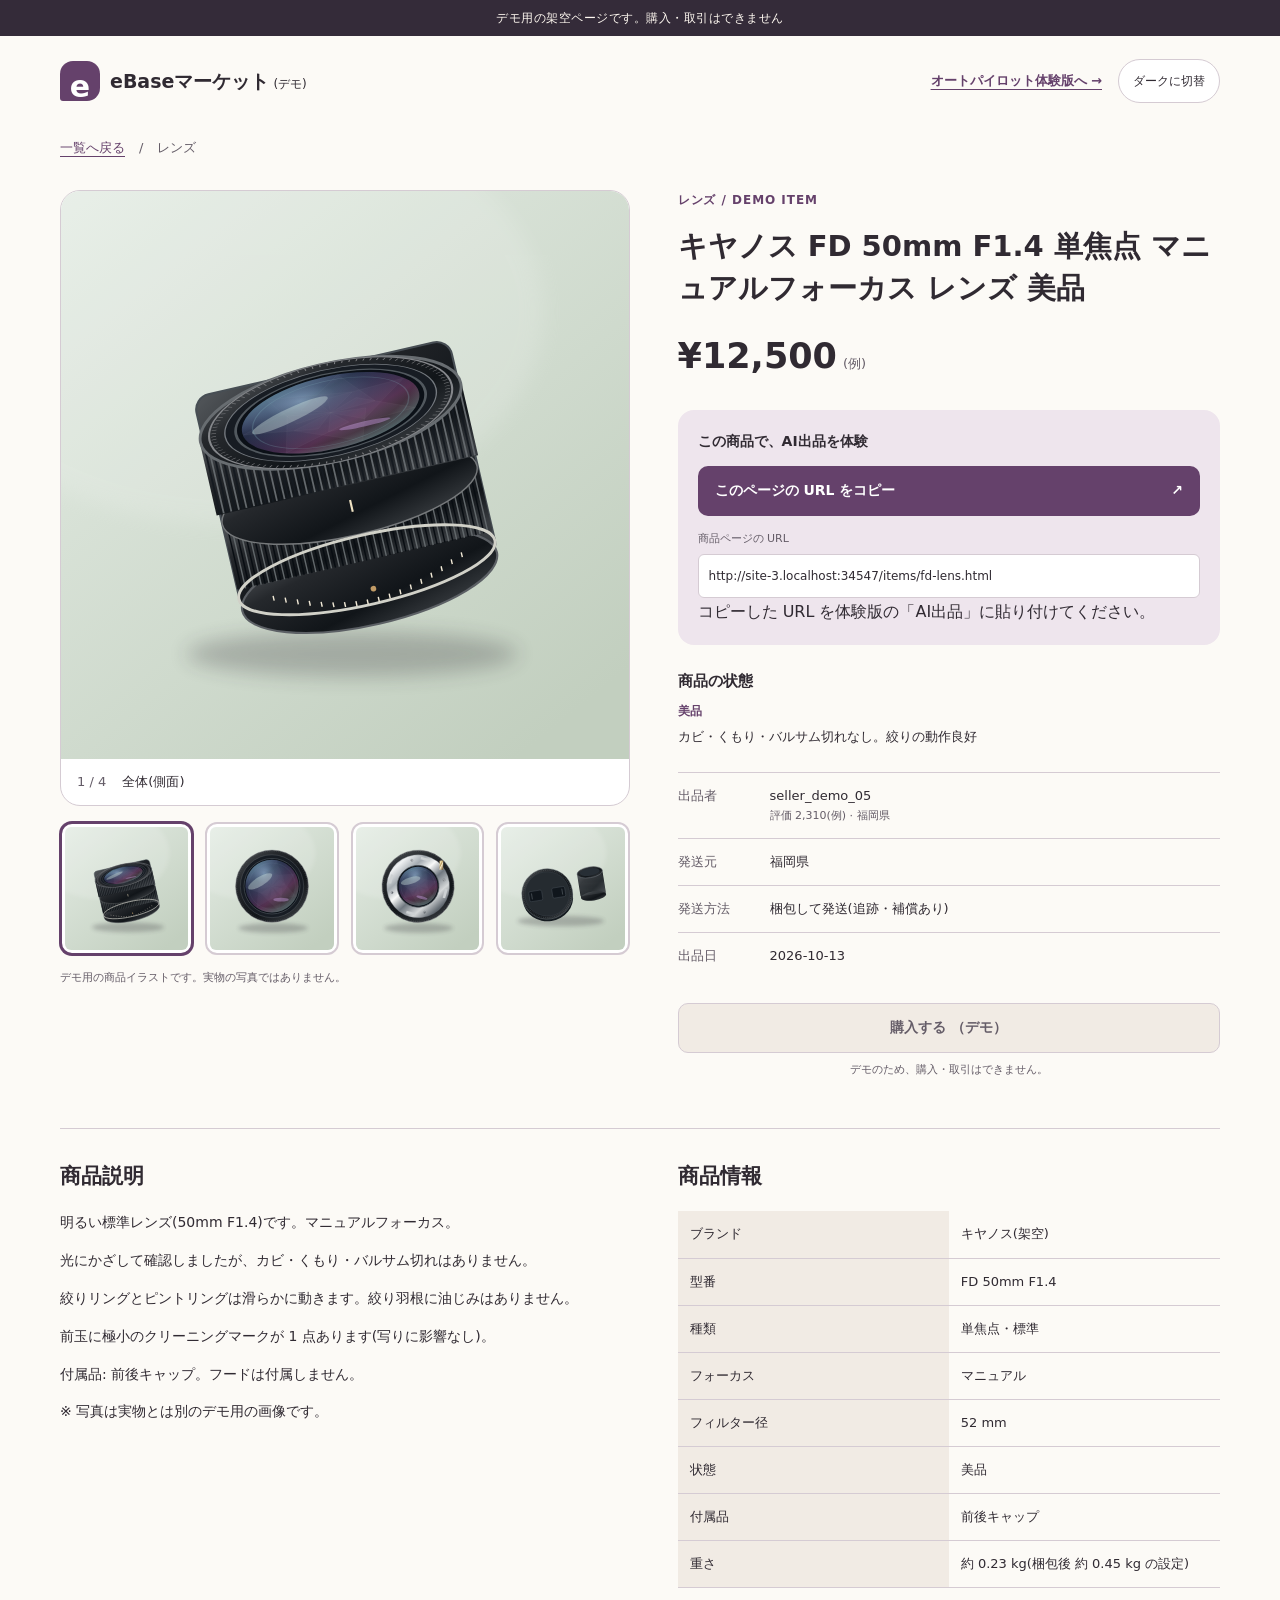
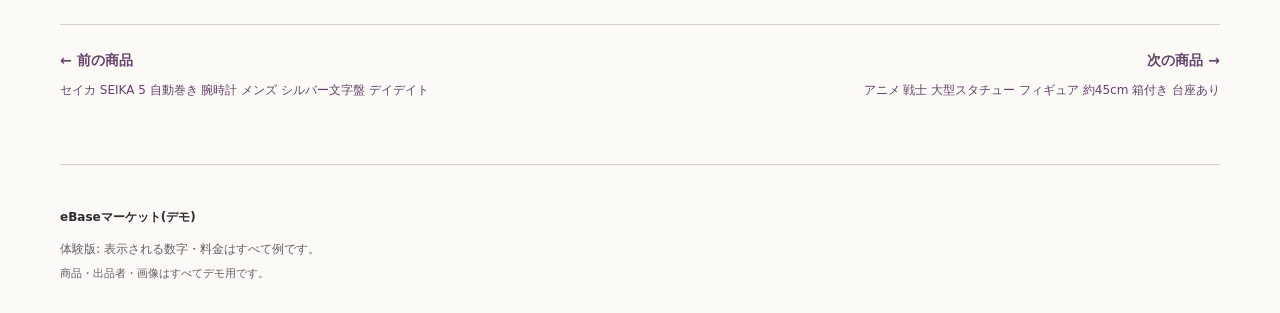
==== items/fd-lens.html @ dc960869 "Add eBaseマーケット(デモ): separate fictional marketplace site for the Autopilot trial Six fictional produc" ====
<!doctype html>
<html lang="ja">
<head>
<meta charset="utf-8">
<meta name="viewport" content="width=device-width, initial-scale=1">
<meta name="robots" content="noindex,nofollow">
<meta name="description" content="eBaseマーケットの架空の商品ページです。購入・取引はできません。">
<title>キヤノス FD 50mm F1.4 単焦点 マニュアルフォーカス レンズ 美品 | eBaseマーケット(デモ)</title>
<link rel="stylesheet" href="../assets/css/market.css">
<script src="../assets/js/config.js" defer></script>
<script src="../assets/js/market.js" defer></script>
</head>
<body>
<a class="skip-link" href="#main">本文へスキップ</a>
<div class="demo-banner">デモ用の架空ページです。購入・取引はできません</div>
<header class="site-header wrap">
<a class="wordmark" href="../index.html"><span class="brand-symbol" aria-hidden="true">e</span><span>eBaseマーケット<span class="demo-label">(デモ)</span></span></a>
<div class="header-actions"><a class="app-link" data-app-link target="_blank" rel="noopener noreferrer">オートパイロット体験版へ →<span class="sr-only">（新しいタブ）</span></a><button class="theme-toggle" type="button" data-theme-toggle aria-label="ダークテーマに切り替え" aria-pressed="false">ダークに切替</button></div>
</header>
<main id="main" class="wrap item-main">
<nav class="breadcrumbs" aria-label="パンくず"><a href="../index.html">一覧へ戻る</a><span aria-hidden="true">/</span><span>レンズ</span></nav>
<div class="item-layout">
<section class="gallery" aria-label="商品画像" data-gallery><figure class="main-photo"><img data-main-image src="../assets/img/fd-lens-1.svg" alt="全体(側面)" width="800" height="800"><figcaption data-caption aria-live="polite" aria-atomic="true"><span>1 / 4</span> 全体(側面)</figcaption></figure><div class="thumbnails" role="group" aria-label="写真を選択"><button type="button" data-image="../assets/img/fd-lens-1.svg" data-caption-text="全体(側面)" aria-label="写真 1: 全体(側面)" aria-pressed="true"><img src="../assets/img/fd-lens-1.svg" alt="" width="800" height="800"></button><button type="button" data-image="../assets/img/fd-lens-2.svg" data-caption-text="前玉" aria-label="写真 2: 前玉" aria-pressed="false"><img src="../assets/img/fd-lens-2.svg" alt="" width="800" height="800"></button><button type="button" data-image="../assets/img/fd-lens-3.svg" data-caption-text="後玉とマウント部" aria-label="写真 3: 後玉とマウント部" aria-pressed="false"><img src="../assets/img/fd-lens-3.svg" alt="" width="800" height="800"></button><button type="button" data-image="../assets/img/fd-lens-4.svg" data-caption-text="キャップ類" aria-label="写真 4: キャップ類" aria-pressed="false"><img src="../assets/img/fd-lens-4.svg" alt="" width="800" height="800"></button></div><p class="image-note">デモ用の商品イラストです。実物の写真ではありません。</p></section>
<section class="item-detail" aria-labelledby="item-title"><p class="eyebrow">レンズ <span aria-hidden="true">/</span> DEMO ITEM</p><h1 id="item-title">キヤノス FD 50mm F1.4 単焦点 マニュアルフォーカス レンズ 美品</h1><p class="item-price">¥12,500<span>(例)</span></p>
<div class="copy-panel"><p class="copy-heading">この商品で、AI出品を体験</p><button type="button" class="button primary" data-copy>このページの URL をコピー <span aria-hidden="true">↗</span></button><label for="page-url">商品ページの URL</label><input id="page-url" data-page-url type="text" readonly spellcheck="false" aria-describedby="copy-help"><p id="copy-help" data-copy-help>コピーした URL を体験版の「AI出品」に貼り付けてください。</p><noscript><p>URL の表示・コピーには JavaScript が必要です。ブラウザのアドレス欄からコピーできます。</p></noscript></div>

<div class="condition-block"><h2>商品の状態</h2><p class="condition">美品</p><p>カビ・くもり・バルサム切れなし。絞りの動作良好</p></div>
<dl class="seller-details"><div><dt>出品者</dt><dd>seller_demo_05<span>評価 2,310(例) · 福岡県</span></dd></div><div><dt>発送元</dt><dd>福岡県</dd></div><div><dt>発送方法</dt><dd>梱包して発送(追跡・補償あり)</dd></div><div><dt>出品日</dt><dd><time datetime="2026-10-13">2026-10-13</time></dd></div></dl>
<button class="button purchase" type="button" aria-disabled="true" data-purchase>購入する <span>（デモ）</span></button><p class="purchase-note">デモのため、購入・取引はできません。</p>
</section></div>
<div class="item-information"><section aria-labelledby="description-title"><h2 id="description-title">商品説明</h2><p>明るい標準レンズ(50mm F1.4)です。マニュアルフォーカス。</p><p>光にかざして確認しましたが、カビ・くもり・バルサム切れはありません。</p><p>絞りリングとピントリングは滑らかに動きます。絞り羽根に油じみはありません。</p><p>前玉に極小のクリーニングマークが 1 点あります(写りに影響なし)。</p><p>付属品: 前後キャップ。フードは付属しません。</p><p>※ 写真は実物とは別のデモ用の画像です。</p></section><section aria-labelledby="specs-title"><h2 id="specs-title">商品情報</h2><table><caption class="sr-only">キヤノス FD 50mm F1.4 単焦点 マニュアルフォーカス レンズ 美品の商品情報</caption><tbody><tr><th scope="row">ブランド</th><td>キヤノス(架空)</td></tr><tr><th scope="row">型番</th><td>FD 50mm F1.4</td></tr><tr><th scope="row">種類</th><td>単焦点・標準</td></tr><tr><th scope="row">フォーカス</th><td>マニュアル</td></tr><tr><th scope="row">フィルター径</th><td>52 mm</td></tr><tr><th scope="row">状態</th><td>美品</td></tr><tr><th scope="row">付属品</th><td>前後キャップ</td></tr><tr><th scope="row">重さ</th><td>約 0.23 kg(梱包後 約 0.45 kg の設定)</td></tr></tbody></table></section></div>
<nav class="item-navigation" aria-label="前後の商品"><a href="wrist-watch.html"><span>← 前の商品</span>セイカ SEIKA 5 自動巻き 腕時計 メンズ シルバー文字盤 デイデイト</a><a href="figure-large.html"><span>次の商品 →</span>アニメ 戦士 大型スタチュー フィギュア 約45cm 箱付き 台座あり</a></nav>
</main>
<footer class="site-footer wrap"><a class="footer-brand" href="../index.html">eBaseマーケット(デモ)</a><p>体験版: 表示される数字・料金はすべて例です。</p><p class="small">商品・出品者・画像はすべてデモ用です。</p></footer>
<div class="toast" role="status" aria-live="polite" aria-atomic="true" data-toast></div>
</body>
</html>
---- assets/css/market.css ----
:root {
  color-scheme: light;
  --bg: #fcfaf6; --surface: #ffffff; --soft: #f1ebe4; --text: #302a32; --muted: #655d68;
  --accent: #65416b; --accent-hover: #4d2d53; --on-accent: #ffffff; --hero: #eee5ed;
  --border: #d5cbd3; --warning: #a52336; --warning-bg: #fff0ef; --focus: #185e96;
  --banner: #342b39; --banner-text: #fff9f1; --shadow: 0 8px 28px #3222360b;
}
@media (prefers-color-scheme: dark) {
  :root:not([data-theme="light"]) {
    color-scheme: dark;
    --bg: #1b191e; --surface: #252229; --soft: #312d35; --text: #f5eff5; --muted: #c4b9c8;
    --accent: #dcb7e0; --accent-hover: #edcff0; --on-accent: #2c1931; --hero: #352b39;
    --border: #5f5364; --warning: #ffb4b9; --warning-bg: #42252e; --focus: #9dd5ff;
    --banner: #100e13; --banner-text: #fff9f1; --shadow: 0 8px 28px #00000020;
  }
}
:root[data-theme="dark"] {
  color-scheme: dark;
  --bg: #1b191e; --surface: #252229; --soft: #312d35; --text: #f5eff5; --muted: #c4b9c8;
  --accent: #dcb7e0; --accent-hover: #edcff0; --on-accent: #2c1931; --hero: #352b39;
  --border: #5f5364; --warning: #ffb4b9; --warning-bg: #42252e; --focus: #9dd5ff;
  --banner: #100e13; --banner-text: #fff9f1; --shadow: 0 8px 28px #00000020;
}
* { box-sizing: border-box; }
body { margin: 0; background: var(--bg); color: var(--text); font-family: system-ui, -apple-system, BlinkMacSystemFont, "Segoe UI", sans-serif; line-height: 1.7; overflow-wrap: anywhere; }
a { color: var(--accent); text-underline-offset: 4px; }
button, input { font: inherit; }
button { cursor: pointer; }
button, a, input { -webkit-tap-highlight-color: transparent; }
:focus-visible { outline: 3px solid var(--focus); outline-offset: 4px; }
img { display: block; max-width: 100%; height: auto; }
button, input, a { touch-action: manipulation; }
[hidden] { display: none !important; }
h1, h2, p, figure { margin: 0; }
h1, h2 { line-height: 1.45; }
.wrap { width: min(1160px, calc(100% - 32px)); margin-inline: auto; }
.sr-only { position: absolute; width: 1px; height: 1px; padding: 0; margin: -1px; overflow: hidden; clip-path: inset(50%); white-space: nowrap; border: 0; }
.skip-link { position: absolute; top: -100px; left: 16px; z-index: 10; padding: 12px; background: var(--surface); }
.skip-link:focus { top: 10px; }
.demo-banner { padding: 8px 16px; text-align: center; color: var(--banner-text); background: var(--banner); font-size: 12px; letter-spacing: .04em; }
.site-header { display: flex; justify-content: space-between; align-items: center; gap: 20px; padding-block: 23px; }
.wordmark { display: inline-flex; align-items: center; gap: 10px; color: var(--text); font-weight: 800; font-size: 19px; text-decoration: none; min-height: 44px; }
.brand-symbol { display: grid; place-items: center; width: 40px; height: 40px; border-radius: 13px 13px 13px 3px; background: var(--accent); color: var(--on-accent); font-size: 30px; font-weight: 600; }
.demo-label { font-size: 12px; margin-left: 4px; font-weight: 500; }
.header-actions { display: flex; align-items: center; gap: 16px; }
.app-link { display: inline-flex; align-items: center; min-height: 44px; font-size: 13px; font-weight: 700; }
.theme-toggle { min-height: 44px; padding: 8px 14px; border: 1px solid var(--border); border-radius: 24px; color: var(--text); background: var(--surface); font-size: 12px; white-space: nowrap; }
.hero { background: var(--hero); border-radius: 28px; padding: 48px; display: grid; grid-template-columns: 1.6fr 1fr; gap: 24px; align-items: center; position: relative; }
.eyebrow { font-size: 12px; color: var(--accent); font-weight: 750; letter-spacing: .08em; margin-bottom: 14px; }
.hero h1 { font-size: clamp(29px, 3.5vw, 43px); letter-spacing: .025em; }
.hero-intro { margin-top: 20px; max-width: 490px; font-size: 14px; }
.hero-note { justify-self: end; padding: 25px 28px; background: var(--surface); border: 1px solid var(--border); border-radius: 18px; transform: rotate(3deg); box-shadow: var(--shadow); }
.note-icon { color: var(--accent); display: block; font-size: 30px; line-height: 1.3; margin-bottom: 12px; }
.hero-note p { font-weight: 750; font-size: 18px; }
.hero-note > span:last-child { display: block; margin-top: 14px; font-size: 11px; color: var(--muted); }
.catalog { padding-top: 40px; }
.section-heading { display: flex; align-items: center; justify-content: space-between; gap: 16px; }
.section-heading h2 { font-size: 23px; }
.section-heading p { font-size: 13px; color: var(--muted); }
.filter-chips { display: flex; flex-wrap: wrap; gap: 8px; margin: 22px 0 26px; }
.chip { min-height: 44px; padding: 8px 22px; border: 1px solid var(--border); border-radius: 24px; background: var(--surface); color: var(--text); font-size: 14px; }
.chip[aria-pressed="true"] { background: var(--accent); border-color: var(--accent); color: var(--on-accent); font-weight: 700; }
.product-grid { display: grid; grid-template-columns: repeat(3, minmax(0, 1fr)); gap: 26px; }
.product-card { border: 1px solid var(--border); border-radius: 18px; background: var(--surface); box-shadow: var(--shadow); }
.card-link { display: block; height: 100%; text-decoration: none; color: var(--text); border-radius: 18px; }
.card-image { position: relative; overflow: hidden; border-radius: 17px 17px 0 0; }
.card-image img { width: 100%; aspect-ratio: 1; transition: transform .2s ease; }
.category-label { position: absolute; bottom: 14px; left: 14px; background: var(--surface); color: var(--text); padding: 3px 12px; border-radius: 15px; font-size: 11px; }
.card-content { padding: 20px; }
.card-content h2 { font-size: 16px; min-height: 4.35em; }
.card-price { font-size: 25px; font-weight: 800; margin-top: 12px; letter-spacing: -.02em; }
.card-price span, .item-price span { font-size: 13px; font-weight: 500; color: var(--muted); margin-left: 6px; }
.condition { font-size: 12px; color: var(--accent); font-weight: 650; }
.card-meta { border-top: 1px solid var(--border); margin-top: 16px; padding-top: 12px; display: grid; gap: 3px; font-size: 11px; color: var(--muted); }
.site-footer { margin-top: 64px; padding-block: 30px; border-top: 1px solid var(--border); color: var(--muted); font-size: 12px; }
.footer-brand { display: inline-flex; align-items: center; min-height: 44px; font-weight: 700; color: var(--text); text-decoration: none; }
.small { font-size: 11px; margin-top: 5px; }
.breadcrumbs { display: flex; gap: 14px; align-items: center; margin: 0 0 20px; font-size: 13px; color: var(--muted); }
.breadcrumbs a { display: inline-flex; align-items: center; min-height: 44px; }
.item-layout { display: grid; grid-template-columns: minmax(0, 1.05fr) minmax(0, 1fr); gap: 48px; align-items: start; }
.gallery { min-width: 0; }
.main-photo { border: 1px solid var(--border); overflow: hidden; border-radius: 20px; background: var(--surface); }
.main-photo > img { width: 100%; aspect-ratio: 1; }
.main-photo figcaption { padding: 12px 16px; font-size: 13px; }
.main-photo figcaption span { margin-right: 12px; color: var(--muted); }
.thumbnails { display: grid; grid-template-columns: repeat(4, minmax(0, 1fr)); gap: 12px; margin-top: 16px; }
.thumbnails button { padding: 3px; border: 2px solid var(--border); background: var(--surface); border-radius: 12px; min-width: 44px; min-height: 44px; overflow: hidden; }
.thumbnails button[aria-pressed="true"] { border-color: var(--accent); box-shadow: 0 0 0 1px var(--accent); }
.thumbnails img { border-radius: 6px; width: 100%; }
.image-note { font-size: 11px; color: var(--muted); margin-top: 14px; }
.item-detail h1 { font-size: clamp(23px, 2.5vw, 29px); }
.item-price { margin-block: 18px 24px; font-size: 35px; font-weight: 800; }
.copy-panel { background: var(--hero); border-radius: 16px; padding: 20px; }
.copy-heading { font-size: 14px; font-weight: 700; margin-bottom: 12px; }
.button { width: 100%; min-height: 50px; padding: 12px 16px; border: 1px solid transparent; border-radius: 10px; font-size: 14px; font-weight: 700; }
.primary { background: var(--accent); color: var(--on-accent); display: flex; align-items: center; justify-content: space-between; gap: 8px; }
.copy-panel label { display: block; font-size: 11px; color: var(--muted); margin: 14px 0 5px; }
.copy-panel input { width: 100%; min-width: 0; min-height: 44px; padding: 10px; border: 1px solid var(--border); border-radius: 6px; color: var(--text); background: var(--surface); font-size: 12px; }
.copy-panel p:last-child { font-size: 12px; margin-top: 10px; }
.authenticity-warning { color: var(--warning); background: var(--warning-bg); padding: 16px; border: 1px solid var(--warning); border-radius: 10px; font-size: 14px; margin-top: 24px; }
.condition-block { margin-top: 26px; }
.condition-block h2 { font-size: 15px; margin-bottom: 8px; }
.condition-block > p:last-child { font-size: 13px; margin-top: 5px; }
.seller-details { margin-block: 24px; font-size: 13px; }
.seller-details > div { display: grid; grid-template-columns: 80px minmax(0, 1fr); gap: 12px; padding: 12px 0; border-top: 1px solid var(--border); }
.seller-details dt { color: var(--muted); }
.seller-details dd { margin: 0; }
.seller-details dd span { display: block; color: var(--muted); font-size: 11px; }
.purchase { background: var(--soft); color: var(--muted); border-color: var(--border); cursor: not-allowed; }
.purchase-note { text-align: center; color: var(--muted); font-size: 11px; margin-top: 8px; }
.item-information { display: grid; grid-template-columns: minmax(0, 1.05fr) minmax(0, 1fr); gap: 48px; margin-top: 48px; padding-top: 32px; border-top: 1px solid var(--border); }
.item-information h2 { font-size: 21px; margin-bottom: 20px; }
.item-information p { font-size: 14px; margin-bottom: 14px; }
table { border-collapse: collapse; width: 100%; font-size: 13px; table-layout: fixed; }
th, td { text-align: left; vertical-align: top; padding: 12px; border-bottom: 1px solid var(--border); }
th { width: 36%; background: var(--soft); font-weight: 500; }
.item-navigation { display: grid; grid-template-columns: minmax(0, 1fr) minmax(0, 1fr); gap: 24px; border-top: 1px solid var(--border); padding-top: 24px; margin-top: 36px; }
.item-navigation a { display: block; min-height: 44px; font-size: 12px; text-decoration: none; }
.item-navigation a:last-child { text-align: right; }
.item-navigation a span { display: block; font-size: 14px; font-weight: 700; margin-bottom: 7px; }
.toast { position: fixed; bottom: 20px; left: 50%; transform: translate(-50%, 16px); width: max-content; max-width: calc(100% - 32px); padding: 14px 22px; border: 1px solid var(--border); border-radius: 12px; background: var(--text); color: var(--bg); box-shadow: var(--shadow); font-size: 14px; opacity: 0; transition: opacity .18s, transform .18s; z-index: 20; pointer-events: none; }
.toast.visible { opacity: 1; transform: translate(-50%, 0); }
@media (hover: hover) {
  .card-link:hover .card-image img { transform: scale(1.025); }
  .primary:hover { background: var(--accent-hover); }
  .chip:hover, .theme-toggle:hover { border-color: var(--accent); }
}
@media (max-width: 850px) {
  .site-header { flex-wrap: wrap; gap: 8px; }
  .header-actions { justify-content: space-between; flex: 1 1 auto; }
  .hero { padding: 30px; grid-template-columns: 1fr; }
  .hero-note { display: none; }
  .product-grid { grid-template-columns: repeat(2, minmax(0, 1fr)); gap: 20px; }
  .item-layout, .item-information { gap: 28px; }
}
@media (max-width: 640px) {
  .site-header { padding-block: 16px; }
  .header-actions { width: 100%; gap: 8px; }
  .app-link { font-size: 12px; }
  .hero { padding: 28px 22px; border-radius: 18px; }
  .hero h1 { font-size: 28px; }
  .hero-intro { font-size: 13px; }
  .catalog { padding-top: 30px; }
  .chip { padding-inline: 17px; font-size: 13px; }
  .product-grid { gap: 14px; }
  .card-content { padding: 12px; }
  .card-content h2 { font-size: 13px; min-height: 5.8em; }
  .card-price { font-size: 22px; }
  .card-price span { font-size: 11px; margin-left: 3px; }
  .card-meta { font-size: 10px; }
  .category-label { bottom: 8px; left: 8px; padding: 2px 8px; }
  .item-layout, .item-information { grid-template-columns: minmax(0, 1fr); }
  .item-detail { margin-top: 6px; }
  .item-information { margin-top: 32px; }
  .thumbnails { gap: 10px; }
  .copy-panel { padding: 16px; }
  .site-footer { margin-top: 44px; }
}
@media (prefers-reduced-motion: reduce) {
  *, *::before, *::after { animation: none !important; transition: none !important; scroll-behavior: auto !important; }
}
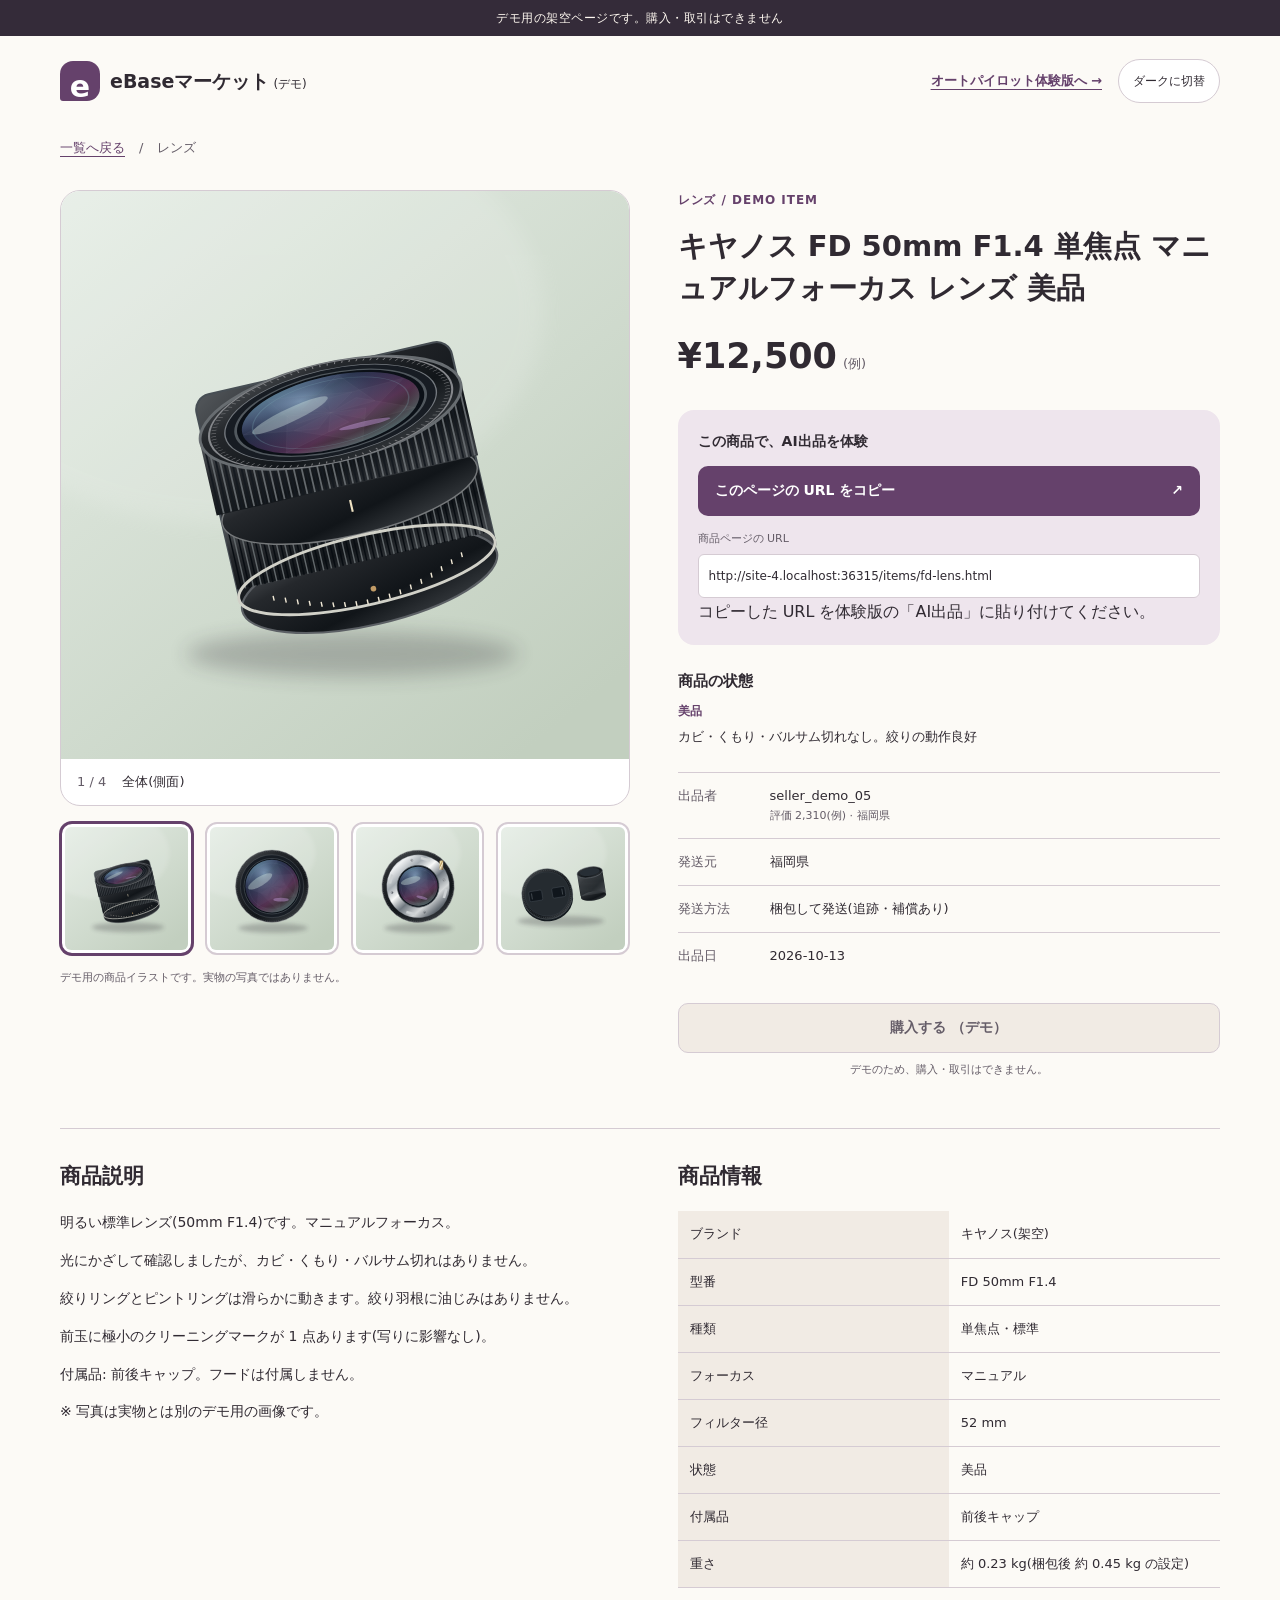
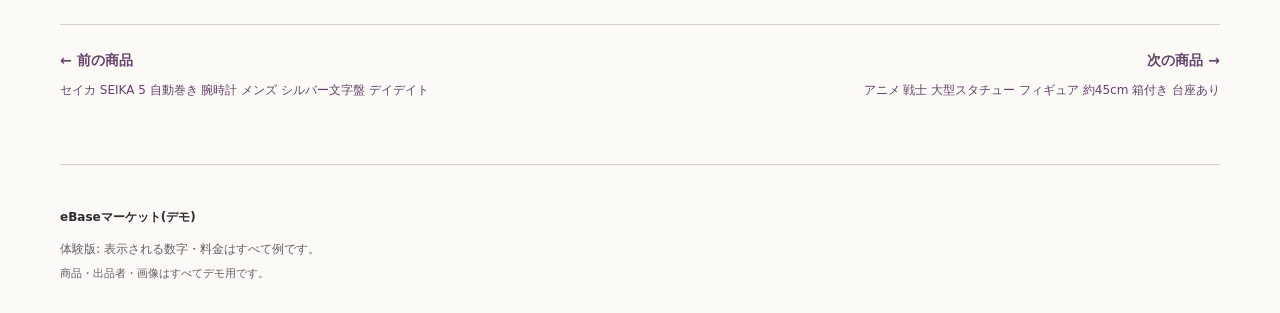
==== commit fc9b021f: "v3: align the trial with the real tool (menu, tabs, removed non-real features) Co-Authored-By: Claud" ====
--- a/items/fd-lens.html
+++ b/items/fd-lens.html
@@ -23,7 +23,6 @@
 <section class="gallery" aria-label="商品画像" data-gallery><figure class="main-photo"><img data-main-image src="../assets/img/fd-lens-1.svg" alt="全体(側面)" width="800" height="800"><figcaption data-caption aria-live="polite" aria-atomic="true"><span>1 / 4</span> 全体(側面)</figcaption></figure><div class="thumbnails" role="group" aria-label="写真を選択"><button type="button" data-image="../assets/img/fd-lens-1.svg" data-caption-text="全体(側面)" aria-label="写真 1: 全体(側面)" aria-pressed="true"><img src="../assets/img/fd-lens-1.svg" alt="" width="800" height="800"></button><button type="button" data-image="../assets/img/fd-lens-2.svg" data-caption-text="前玉" aria-label="写真 2: 前玉" aria-pressed="false"><img src="../assets/img/fd-lens-2.svg" alt="" width="800" height="800"></button><button type="button" data-image="../assets/img/fd-lens-3.svg" data-caption-text="後玉とマウント部" aria-label="写真 3: 後玉とマウント部" aria-pressed="false"><img src="../assets/img/fd-lens-3.svg" alt="" width="800" height="800"></button><button type="button" data-image="../assets/img/fd-lens-4.svg" data-caption-text="キャップ類" aria-label="写真 4: キャップ類" aria-pressed="false"><img src="../assets/img/fd-lens-4.svg" alt="" width="800" height="800"></button></div><p class="image-note">デモ用の商品イラストです。実物の写真ではありません。</p></section>
 <section class="item-detail" aria-labelledby="item-title"><p class="eyebrow">レンズ <span aria-hidden="true">/</span> DEMO ITEM</p><h1 id="item-title">キヤノス FD 50mm F1.4 単焦点 マニュアルフォーカス レンズ 美品</h1><p class="item-price">¥12,500<span>(例)</span></p>
 <div class="copy-panel"><p class="copy-heading">この商品で、AI出品を体験</p><button type="button" class="button primary" data-copy>このページの URL をコピー <span aria-hidden="true">↗</span></button><label for="page-url">商品ページの URL</label><input id="page-url" data-page-url type="text" readonly spellcheck="false" aria-describedby="copy-help"><p id="copy-help" data-copy-help>コピーした URL を体験版の「AI出品」に貼り付けてください。</p><noscript><p>URL の表示・コピーには JavaScript が必要です。ブラウザのアドレス欄からコピーできます。</p></noscript></div>
-
 <div class="condition-block"><h2>商品の状態</h2><p class="condition">美品</p><p>カビ・くもり・バルサム切れなし。絞りの動作良好</p></div>
 <dl class="seller-details"><div><dt>出品者</dt><dd>seller_demo_05<span>評価 2,310(例) · 福岡県</span></dd></div><div><dt>発送元</dt><dd>福岡県</dd></div><div><dt>発送方法</dt><dd>梱包して発送(追跡・補償あり)</dd></div><div><dt>出品日</dt><dd><time datetime="2026-10-13">2026-10-13</time></dd></div></dl>
 <button class="button purchase" type="button" aria-disabled="true" data-purchase>購入する <span>（デモ）</span></button><p class="purchase-note">デモのため、購入・取引はできません。</p>
--- a/assets/css/market.css
+++ b/assets/css/market.css
@@ -2,7 +2,7 @@
   color-scheme: light;
   --bg: #fcfaf6; --surface: #ffffff; --soft: #f1ebe4; --text: #302a32; --muted: #655d68;
   --accent: #65416b; --accent-hover: #4d2d53; --on-accent: #ffffff; --hero: #eee5ed;
-  --border: #d5cbd3; --warning: #a52336; --warning-bg: #fff0ef; --focus: #185e96;
+  --border: #d5cbd3; --focus: #185e96;
   --banner: #342b39; --banner-text: #fff9f1; --shadow: 0 8px 28px #3222360b;
 }
 @media (prefers-color-scheme: dark) {
@@ -10,7 +10,7 @@
     color-scheme: dark;
     --bg: #1b191e; --surface: #252229; --soft: #312d35; --text: #f5eff5; --muted: #c4b9c8;
     --accent: #dcb7e0; --accent-hover: #edcff0; --on-accent: #2c1931; --hero: #352b39;
-    --border: #5f5364; --warning: #ffb4b9; --warning-bg: #42252e; --focus: #9dd5ff;
+    --border: #5f5364; --focus: #9dd5ff;
     --banner: #100e13; --banner-text: #fff9f1; --shadow: 0 8px 28px #00000020;
   }
 }
@@ -18,7 +18,7 @@
   color-scheme: dark;
   --bg: #1b191e; --surface: #252229; --soft: #312d35; --text: #f5eff5; --muted: #c4b9c8;
   --accent: #dcb7e0; --accent-hover: #edcff0; --on-accent: #2c1931; --hero: #352b39;
-  --border: #5f5364; --warning: #ffb4b9; --warning-bg: #42252e; --focus: #9dd5ff;
+  --border: #5f5364; --focus: #9dd5ff;
   --banner: #100e13; --banner-text: #fff9f1; --shadow: 0 8px 28px #00000020;
 }
 * { box-sizing: border-box; }
@@ -97,7 +97,6 @@
 .copy-panel label { display: block; font-size: 11px; color: var(--muted); margin: 14px 0 5px; }
 .copy-panel input { width: 100%; min-width: 0; min-height: 44px; padding: 10px; border: 1px solid var(--border); border-radius: 6px; color: var(--text); background: var(--surface); font-size: 12px; }
 .copy-panel p:last-child { font-size: 12px; margin-top: 10px; }
-.authenticity-warning { color: var(--warning); background: var(--warning-bg); padding: 16px; border: 1px solid var(--warning); border-radius: 10px; font-size: 14px; margin-top: 24px; }
 .condition-block { margin-top: 26px; }
 .condition-block h2 { font-size: 15px; margin-bottom: 8px; }
 .condition-block > p:last-child { font-size: 13px; margin-top: 5px; }
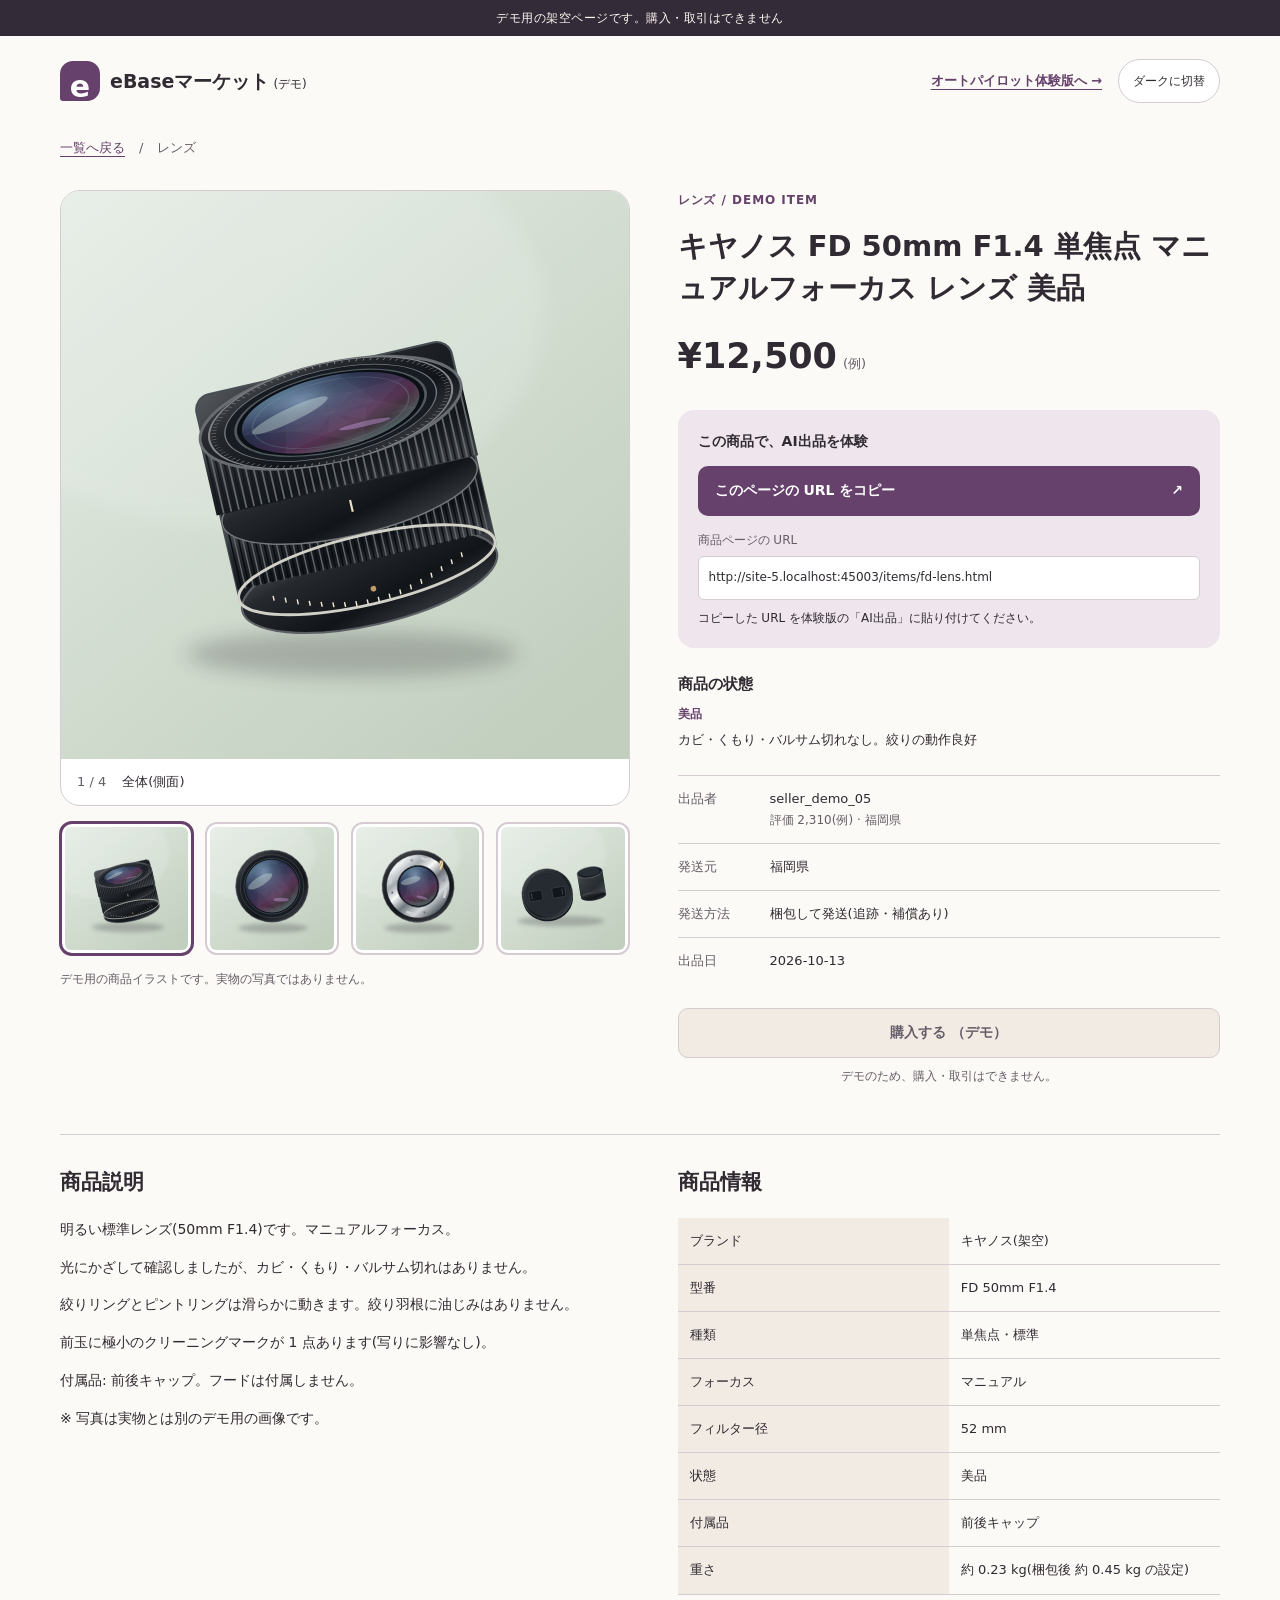
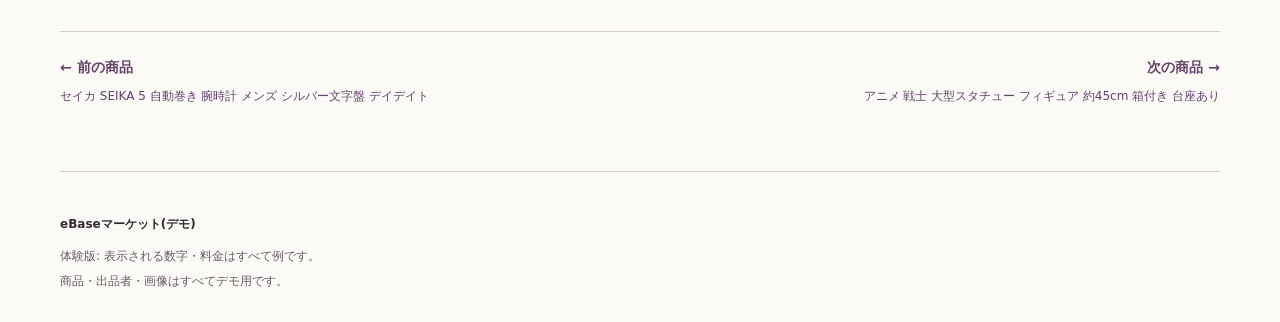
==== commit e35e6dd4: "v4: phone usability (copy panel first, compact hero, font sizes, tap targets) Co-Authored-By: Claude" ====
--- a/items/fd-lens.html
+++ b/items/fd-lens.html
@@ -21,12 +21,12 @@
 <nav class="breadcrumbs" aria-label="パンくず"><a href="../index.html">一覧へ戻る</a><span aria-hidden="true">/</span><span>レンズ</span></nav>
 <div class="item-layout">
 <section class="gallery" aria-label="商品画像" data-gallery><figure class="main-photo"><img data-main-image src="../assets/img/fd-lens-1.svg" alt="全体(側面)" width="800" height="800"><figcaption data-caption aria-live="polite" aria-atomic="true"><span>1 / 4</span> 全体(側面)</figcaption></figure><div class="thumbnails" role="group" aria-label="写真を選択"><button type="button" data-image="../assets/img/fd-lens-1.svg" data-caption-text="全体(側面)" aria-label="写真 1: 全体(側面)" aria-pressed="true"><img src="../assets/img/fd-lens-1.svg" alt="" width="800" height="800"></button><button type="button" data-image="../assets/img/fd-lens-2.svg" data-caption-text="前玉" aria-label="写真 2: 前玉" aria-pressed="false"><img src="../assets/img/fd-lens-2.svg" alt="" width="800" height="800"></button><button type="button" data-image="../assets/img/fd-lens-3.svg" data-caption-text="後玉とマウント部" aria-label="写真 3: 後玉とマウント部" aria-pressed="false"><img src="../assets/img/fd-lens-3.svg" alt="" width="800" height="800"></button><button type="button" data-image="../assets/img/fd-lens-4.svg" data-caption-text="キャップ類" aria-label="写真 4: キャップ類" aria-pressed="false"><img src="../assets/img/fd-lens-4.svg" alt="" width="800" height="800"></button></div><p class="image-note">デモ用の商品イラストです。実物の写真ではありません。</p></section>
-<section class="item-detail" aria-labelledby="item-title"><p class="eyebrow">レンズ <span aria-hidden="true">/</span> DEMO ITEM</p><h1 id="item-title">キヤノス FD 50mm F1.4 単焦点 マニュアルフォーカス レンズ 美品</h1><p class="item-price">¥12,500<span>(例)</span></p>
+<section class="item-detail" aria-labelledby="item-title"><div class="item-summary"><p class="eyebrow">レンズ <span aria-hidden="true">/</span> DEMO ITEM</p><h1 id="item-title">キヤノス FD 50mm F1.4 単焦点 マニュアルフォーカス レンズ 美品</h1><p class="item-price">¥12,500<span>(例)</span></p>
 <div class="copy-panel"><p class="copy-heading">この商品で、AI出品を体験</p><button type="button" class="button primary" data-copy>このページの URL をコピー <span aria-hidden="true">↗</span></button><label for="page-url">商品ページの URL</label><input id="page-url" data-page-url type="text" readonly spellcheck="false" aria-describedby="copy-help"><p id="copy-help" data-copy-help>コピーした URL を体験版の「AI出品」に貼り付けてください。</p><noscript><p>URL の表示・コピーには JavaScript が必要です。ブラウザのアドレス欄からコピーできます。</p></noscript></div>
-<div class="condition-block"><h2>商品の状態</h2><p class="condition">美品</p><p>カビ・くもり・バルサム切れなし。絞りの動作良好</p></div>
+</div><div class="item-facts"><div class="condition-block"><h2>商品の状態</h2><p class="condition">美品</p><p>カビ・くもり・バルサム切れなし。絞りの動作良好</p></div>
 <dl class="seller-details"><div><dt>出品者</dt><dd>seller_demo_05<span>評価 2,310(例) · 福岡県</span></dd></div><div><dt>発送元</dt><dd>福岡県</dd></div><div><dt>発送方法</dt><dd>梱包して発送(追跡・補償あり)</dd></div><div><dt>出品日</dt><dd><time datetime="2026-10-13">2026-10-13</time></dd></div></dl>
 <button class="button purchase" type="button" aria-disabled="true" data-purchase>購入する <span>（デモ）</span></button><p class="purchase-note">デモのため、購入・取引はできません。</p>
-</section></div>
+</div></section></div>
 <div class="item-information"><section aria-labelledby="description-title"><h2 id="description-title">商品説明</h2><p>明るい標準レンズ(50mm F1.4)です。マニュアルフォーカス。</p><p>光にかざして確認しましたが、カビ・くもり・バルサム切れはありません。</p><p>絞りリングとピントリングは滑らかに動きます。絞り羽根に油じみはありません。</p><p>前玉に極小のクリーニングマークが 1 点あります(写りに影響なし)。</p><p>付属品: 前後キャップ。フードは付属しません。</p><p>※ 写真は実物とは別のデモ用の画像です。</p></section><section aria-labelledby="specs-title"><h2 id="specs-title">商品情報</h2><table><caption class="sr-only">キヤノス FD 50mm F1.4 単焦点 マニュアルフォーカス レンズ 美品の商品情報</caption><tbody><tr><th scope="row">ブランド</th><td>キヤノス(架空)</td></tr><tr><th scope="row">型番</th><td>FD 50mm F1.4</td></tr><tr><th scope="row">種類</th><td>単焦点・標準</td></tr><tr><th scope="row">フォーカス</th><td>マニュアル</td></tr><tr><th scope="row">フィルター径</th><td>52 mm</td></tr><tr><th scope="row">状態</th><td>美品</td></tr><tr><th scope="row">付属品</th><td>前後キャップ</td></tr><tr><th scope="row">重さ</th><td>約 0.23 kg(梱包後 約 0.45 kg の設定)</td></tr></tbody></table></section></div>
 <nav class="item-navigation" aria-label="前後の商品"><a href="wrist-watch.html"><span>← 前の商品</span>セイカ SEIKA 5 自動巻き 腕時計 メンズ シルバー文字盤 デイデイト</a><a href="figure-large.html"><span>次の商品 →</span>アニメ 戦士 大型スタチュー フィギュア 約45cm 箱付き 台座あり</a></nav>
 </main>
--- a/assets/css/market.css
+++ b/assets/css/market.css
@@ -52,7 +52,7 @@
 .hero-note { justify-self: end; padding: 25px 28px; background: var(--surface); border: 1px solid var(--border); border-radius: 18px; transform: rotate(3deg); box-shadow: var(--shadow); }
 .note-icon { color: var(--accent); display: block; font-size: 30px; line-height: 1.3; margin-bottom: 12px; }
 .hero-note p { font-weight: 750; font-size: 18px; }
-.hero-note > span:last-child { display: block; margin-top: 14px; font-size: 11px; color: var(--muted); }
+.hero-note > span:last-child { display: block; margin-top: 14px; font-size: 12px; color: var(--muted); }
 .catalog { padding-top: 40px; }
 .section-heading { display: flex; align-items: center; justify-content: space-between; gap: 16px; }
 .section-heading h2 { font-size: 23px; }
@@ -65,16 +65,16 @@
 .card-link { display: block; height: 100%; text-decoration: none; color: var(--text); border-radius: 18px; }
 .card-image { position: relative; overflow: hidden; border-radius: 17px 17px 0 0; }
 .card-image img { width: 100%; aspect-ratio: 1; transition: transform .2s ease; }
-.category-label { position: absolute; bottom: 14px; left: 14px; background: var(--surface); color: var(--text); padding: 3px 12px; border-radius: 15px; font-size: 11px; }
+.category-label { position: absolute; bottom: 14px; left: 14px; background: var(--surface); color: var(--text); padding: 3px 12px; border-radius: 15px; font-size: 12px; }
 .card-content { padding: 20px; }
 .card-content h2 { font-size: 16px; min-height: 4.35em; }
 .card-price { font-size: 25px; font-weight: 800; margin-top: 12px; letter-spacing: -.02em; }
 .card-price span, .item-price span { font-size: 13px; font-weight: 500; color: var(--muted); margin-left: 6px; }
 .condition { font-size: 12px; color: var(--accent); font-weight: 650; }
-.card-meta { border-top: 1px solid var(--border); margin-top: 16px; padding-top: 12px; display: grid; gap: 3px; font-size: 11px; color: var(--muted); }
+.card-meta { border-top: 1px solid var(--border); margin-top: 16px; padding-top: 12px; display: grid; gap: 3px; font-size: 12px; color: var(--muted); }
 .site-footer { margin-top: 64px; padding-block: 30px; border-top: 1px solid var(--border); color: var(--muted); font-size: 12px; }
 .footer-brand { display: inline-flex; align-items: center; min-height: 44px; font-weight: 700; color: var(--text); text-decoration: none; }
-.small { font-size: 11px; margin-top: 5px; }
+.small { font-size: 12px; margin-top: 5px; }
 .breadcrumbs { display: flex; gap: 14px; align-items: center; margin: 0 0 20px; font-size: 13px; color: var(--muted); }
 .breadcrumbs a { display: inline-flex; align-items: center; min-height: 44px; }
 .item-layout { display: grid; grid-template-columns: minmax(0, 1.05fr) minmax(0, 1fr); gap: 48px; align-items: start; }
@@ -87,16 +87,16 @@
 .thumbnails button { padding: 3px; border: 2px solid var(--border); background: var(--surface); border-radius: 12px; min-width: 44px; min-height: 44px; overflow: hidden; }
 .thumbnails button[aria-pressed="true"] { border-color: var(--accent); box-shadow: 0 0 0 1px var(--accent); }
 .thumbnails img { border-radius: 6px; width: 100%; }
-.image-note { font-size: 11px; color: var(--muted); margin-top: 14px; }
+.image-note { font-size: 12px; color: var(--muted); margin-top: 14px; }
 .item-detail h1 { font-size: clamp(23px, 2.5vw, 29px); }
 .item-price { margin-block: 18px 24px; font-size: 35px; font-weight: 800; }
 .copy-panel { background: var(--hero); border-radius: 16px; padding: 20px; }
 .copy-heading { font-size: 14px; font-weight: 700; margin-bottom: 12px; }
 .button { width: 100%; min-height: 50px; padding: 12px 16px; border: 1px solid transparent; border-radius: 10px; font-size: 14px; font-weight: 700; }
 .primary { background: var(--accent); color: var(--on-accent); display: flex; align-items: center; justify-content: space-between; gap: 8px; }
-.copy-panel label { display: block; font-size: 11px; color: var(--muted); margin: 14px 0 5px; }
+.copy-panel label { display: block; font-size: 12px; color: var(--muted); margin: 14px 0 5px; }
 .copy-panel input { width: 100%; min-width: 0; min-height: 44px; padding: 10px; border: 1px solid var(--border); border-radius: 6px; color: var(--text); background: var(--surface); font-size: 12px; }
-.copy-panel p:last-child { font-size: 12px; margin-top: 10px; }
+.copy-panel [data-copy-help], .copy-panel noscript p { font-size: 12px; margin-top: 8px; }
 .condition-block { margin-top: 26px; }
 .condition-block h2 { font-size: 15px; margin-bottom: 8px; }
 .condition-block > p:last-child { font-size: 13px; margin-top: 5px; }
@@ -104,9 +104,9 @@
 .seller-details > div { display: grid; grid-template-columns: 80px minmax(0, 1fr); gap: 12px; padding: 12px 0; border-top: 1px solid var(--border); }
 .seller-details dt { color: var(--muted); }
 .seller-details dd { margin: 0; }
-.seller-details dd span { display: block; color: var(--muted); font-size: 11px; }
+.seller-details dd span { display: block; color: var(--muted); font-size: 12px; }
 .purchase { background: var(--soft); color: var(--muted); border-color: var(--border); cursor: not-allowed; }
-.purchase-note { text-align: center; color: var(--muted); font-size: 11px; margin-top: 8px; }
+.purchase-note { text-align: center; color: var(--muted); font-size: 12px; margin-top: 8px; }
 .item-information { display: grid; grid-template-columns: minmax(0, 1.05fr) minmax(0, 1fr); gap: 48px; margin-top: 48px; padding-top: 32px; border-top: 1px solid var(--border); }
 .item-information h2 { font-size: 21px; margin-bottom: 20px; }
 .item-information p { font-size: 14px; margin-bottom: 14px; }
@@ -136,20 +136,31 @@
   .site-header { padding-block: 16px; }
   .header-actions { width: 100%; gap: 8px; }
   .app-link { font-size: 12px; }
-  .hero { padding: 28px 22px; border-radius: 18px; }
-  .hero h1 { font-size: 28px; }
-  .hero-intro { font-size: 13px; }
-  .catalog { padding-top: 30px; }
+  .hero { padding: 16px; border-radius: 18px; }
+  .hero .eyebrow { margin-bottom: 8px; }
+  .hero h1 { font-size: 24px; }
+  .hero-intro { font-size: 13px; margin-top: 8px; }
+  .catalog { padding-top: 20px; }
+  .filter-chips { margin-block: 12px 16px; }
   .chip { padding-inline: 17px; font-size: 13px; }
   .product-grid { gap: 14px; }
   .card-content { padding: 12px; }
   .card-content h2 { font-size: 13px; min-height: 5.8em; }
   .card-price { font-size: 22px; }
-  .card-price span { font-size: 11px; margin-left: 3px; }
-  .card-meta { font-size: 10px; }
+  .card-price span { font-size: 12px; margin-left: 3px; }
+  .card-meta { font-size: 12px; }
   .category-label { bottom: 8px; left: 8px; padding: 2px 8px; }
   .item-layout, .item-information { grid-template-columns: minmax(0, 1fr); }
-  .item-detail { margin-top: 6px; }
+  .item-layout { gap: 20px; }
+  .item-detail { display: contents; }
+  .item-summary { order: -1; min-width: 0; }
+  .item-summary .eyebrow { margin-bottom: 8px; }
+  .item-price { margin-block: 12px 16px; }
+  .item-facts { min-width: 0; }
+  .condition-block { margin-top: 0; }
+  .main-photo > img { aspect-ratio: 4 / 3; max-height: 46vh; object-fit: contain; }
+  .copy-panel input { font-size: 16px; }
+  a, button { min-width: 44px; min-height: 44px; }
   .item-information { margin-top: 32px; }
   .thumbnails { gap: 10px; }
   .copy-panel { padding: 16px; }
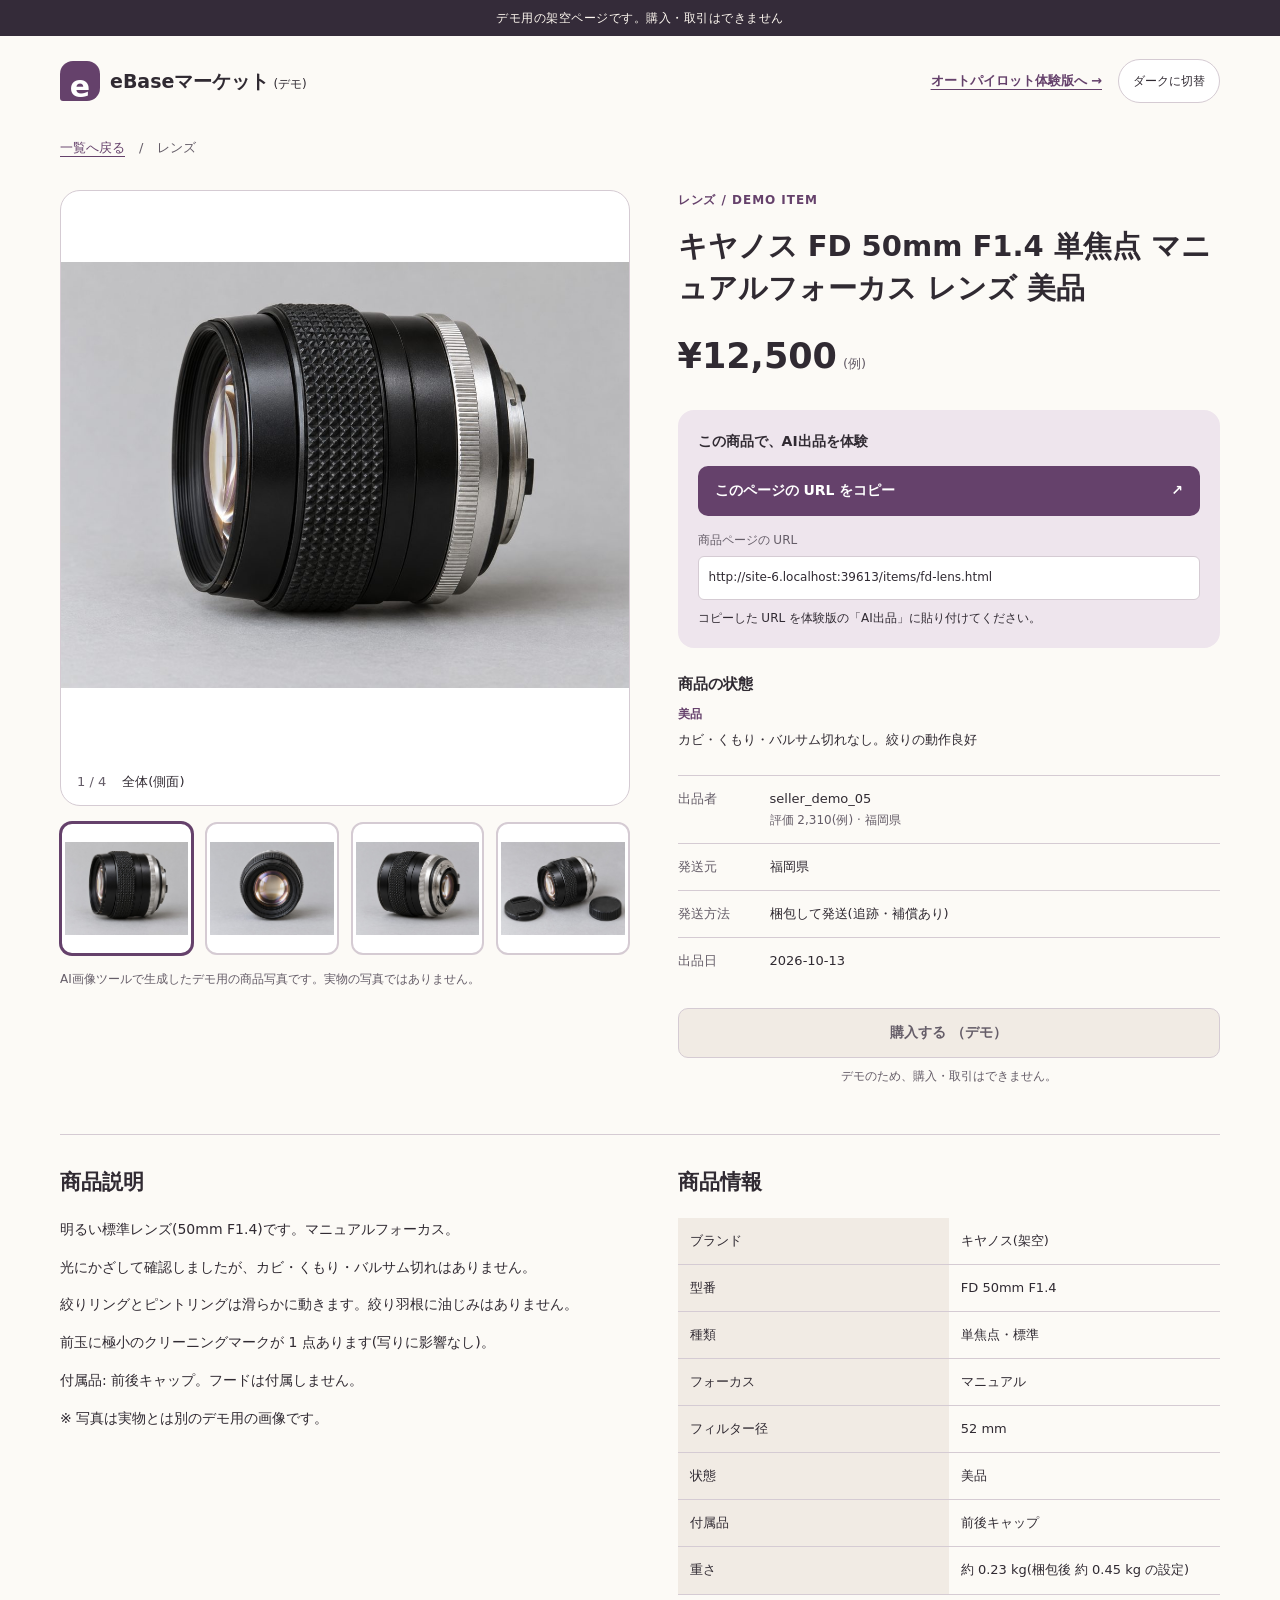
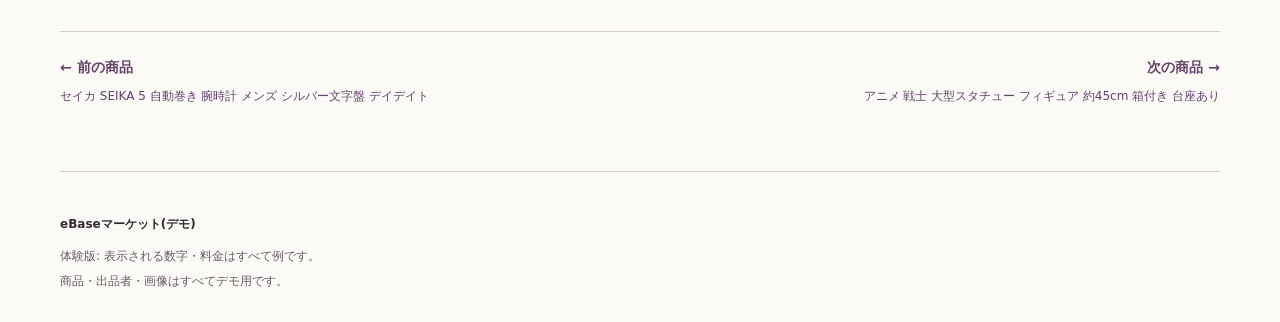
==== commit ece5816e: "v6: photorealistic product photos (AI-generated JPEG, no logos or text) replace the SVG illustration" ====
--- a/items/fd-lens.html
+++ b/items/fd-lens.html
@@ -20,7 +20,7 @@
 <main id="main" class="wrap item-main">
 <nav class="breadcrumbs" aria-label="パンくず"><a href="../index.html">一覧へ戻る</a><span aria-hidden="true">/</span><span>レンズ</span></nav>
 <div class="item-layout">
-<section class="gallery" aria-label="商品画像" data-gallery><figure class="main-photo"><img data-main-image src="../assets/img/fd-lens-1.svg" alt="全体(側面)" width="800" height="800"><figcaption data-caption aria-live="polite" aria-atomic="true"><span>1 / 4</span> 全体(側面)</figcaption></figure><div class="thumbnails" role="group" aria-label="写真を選択"><button type="button" data-image="../assets/img/fd-lens-1.svg" data-caption-text="全体(側面)" aria-label="写真 1: 全体(側面)" aria-pressed="true"><img src="../assets/img/fd-lens-1.svg" alt="" width="800" height="800"></button><button type="button" data-image="../assets/img/fd-lens-2.svg" data-caption-text="前玉" aria-label="写真 2: 前玉" aria-pressed="false"><img src="../assets/img/fd-lens-2.svg" alt="" width="800" height="800"></button><button type="button" data-image="../assets/img/fd-lens-3.svg" data-caption-text="後玉とマウント部" aria-label="写真 3: 後玉とマウント部" aria-pressed="false"><img src="../assets/img/fd-lens-3.svg" alt="" width="800" height="800"></button><button type="button" data-image="../assets/img/fd-lens-4.svg" data-caption-text="キャップ類" aria-label="写真 4: キャップ類" aria-pressed="false"><img src="../assets/img/fd-lens-4.svg" alt="" width="800" height="800"></button></div><p class="image-note">デモ用の商品イラストです。実物の写真ではありません。</p></section>
+<section class="gallery" aria-label="商品画像" data-gallery><figure class="main-photo"><img data-main-image src="../assets/img/fd-lens-1.jpg" alt="全体(側面)" width="1100" height="825" fetchpriority="high"><figcaption data-caption aria-live="polite" aria-atomic="true"><span>1 / 4</span> 全体(側面)</figcaption></figure><div class="thumbnails" role="group" aria-label="写真を選択"><button type="button" data-image="../assets/img/fd-lens-1.jpg" data-caption-text="全体(側面)" aria-label="写真 1: 全体(側面)" aria-pressed="true"><img src="../assets/img/fd-lens-1.jpg" alt="全体(側面)" width="1100" height="825" loading="lazy"></button><button type="button" data-image="../assets/img/fd-lens-2.jpg" data-caption-text="前玉" aria-label="写真 2: 前玉" aria-pressed="false"><img src="../assets/img/fd-lens-2.jpg" alt="前玉" width="1100" height="825" loading="lazy"></button><button type="button" data-image="../assets/img/fd-lens-3.jpg" data-caption-text="後玉とマウント部" aria-label="写真 3: 後玉とマウント部" aria-pressed="false"><img src="../assets/img/fd-lens-3.jpg" alt="後玉とマウント部" width="1100" height="825" loading="lazy"></button><button type="button" data-image="../assets/img/fd-lens-4.jpg" data-caption-text="キャップ類" aria-label="写真 4: キャップ類" aria-pressed="false"><img src="../assets/img/fd-lens-4.jpg" alt="キャップ類" width="1100" height="825" loading="lazy"></button></div><p class="image-note">AI画像ツールで生成したデモ用の商品写真です。実物の写真ではありません。</p></section>
 <section class="item-detail" aria-labelledby="item-title"><div class="item-summary"><p class="eyebrow">レンズ <span aria-hidden="true">/</span> DEMO ITEM</p><h1 id="item-title">キヤノス FD 50mm F1.4 単焦点 マニュアルフォーカス レンズ 美品</h1><p class="item-price">¥12,500<span>(例)</span></p>
 <div class="copy-panel"><p class="copy-heading">この商品で、AI出品を体験</p><button type="button" class="button primary" data-copy>このページの URL をコピー <span aria-hidden="true">↗</span></button><label for="page-url">商品ページの URL</label><input id="page-url" data-page-url type="text" readonly spellcheck="false" aria-describedby="copy-help"><p id="copy-help" data-copy-help>コピーした URL を体験版の「AI出品」に貼り付けてください。</p><noscript><p>URL の表示・コピーには JavaScript が必要です。ブラウザのアドレス欄からコピーできます。</p></noscript></div>
 </div><div class="item-facts"><div class="condition-block"><h2>商品の状態</h2><p class="condition">美品</p><p>カビ・くもり・バルサム切れなし。絞りの動作良好</p></div>
--- a/assets/css/market.css
+++ b/assets/css/market.css
@@ -64,7 +64,7 @@
 .product-card { border: 1px solid var(--border); border-radius: 18px; background: var(--surface); box-shadow: var(--shadow); }
 .card-link { display: block; height: 100%; text-decoration: none; color: var(--text); border-radius: 18px; }
 .card-image { position: relative; overflow: hidden; border-radius: 17px 17px 0 0; }
-.card-image img { width: 100%; aspect-ratio: 1; transition: transform .2s ease; }
+.card-image img { width: 100%; aspect-ratio: 1; object-fit: contain; transition: transform .2s ease; }
 .category-label { position: absolute; bottom: 14px; left: 14px; background: var(--surface); color: var(--text); padding: 3px 12px; border-radius: 15px; font-size: 12px; }
 .card-content { padding: 20px; }
 .card-content h2 { font-size: 16px; min-height: 4.35em; }
@@ -80,13 +80,13 @@
 .item-layout { display: grid; grid-template-columns: minmax(0, 1.05fr) minmax(0, 1fr); gap: 48px; align-items: start; }
 .gallery { min-width: 0; }
 .main-photo { border: 1px solid var(--border); overflow: hidden; border-radius: 20px; background: var(--surface); }
-.main-photo > img { width: 100%; aspect-ratio: 1; }
+.main-photo > img { width: 100%; aspect-ratio: 1; object-fit: contain; }
 .main-photo figcaption { padding: 12px 16px; font-size: 13px; }
 .main-photo figcaption span { margin-right: 12px; color: var(--muted); }
 .thumbnails { display: grid; grid-template-columns: repeat(4, minmax(0, 1fr)); gap: 12px; margin-top: 16px; }
 .thumbnails button { padding: 3px; border: 2px solid var(--border); background: var(--surface); border-radius: 12px; min-width: 44px; min-height: 44px; overflow: hidden; }
 .thumbnails button[aria-pressed="true"] { border-color: var(--accent); box-shadow: 0 0 0 1px var(--accent); }
-.thumbnails img { border-radius: 6px; width: 100%; }
+.thumbnails img { border-radius: 6px; width: 100%; aspect-ratio: 1; object-fit: contain; }
 .image-note { font-size: 12px; color: var(--muted); margin-top: 14px; }
 .item-detail h1 { font-size: clamp(23px, 2.5vw, 29px); }
 .item-price { margin-block: 18px 24px; font-size: 35px; font-weight: 800; }
